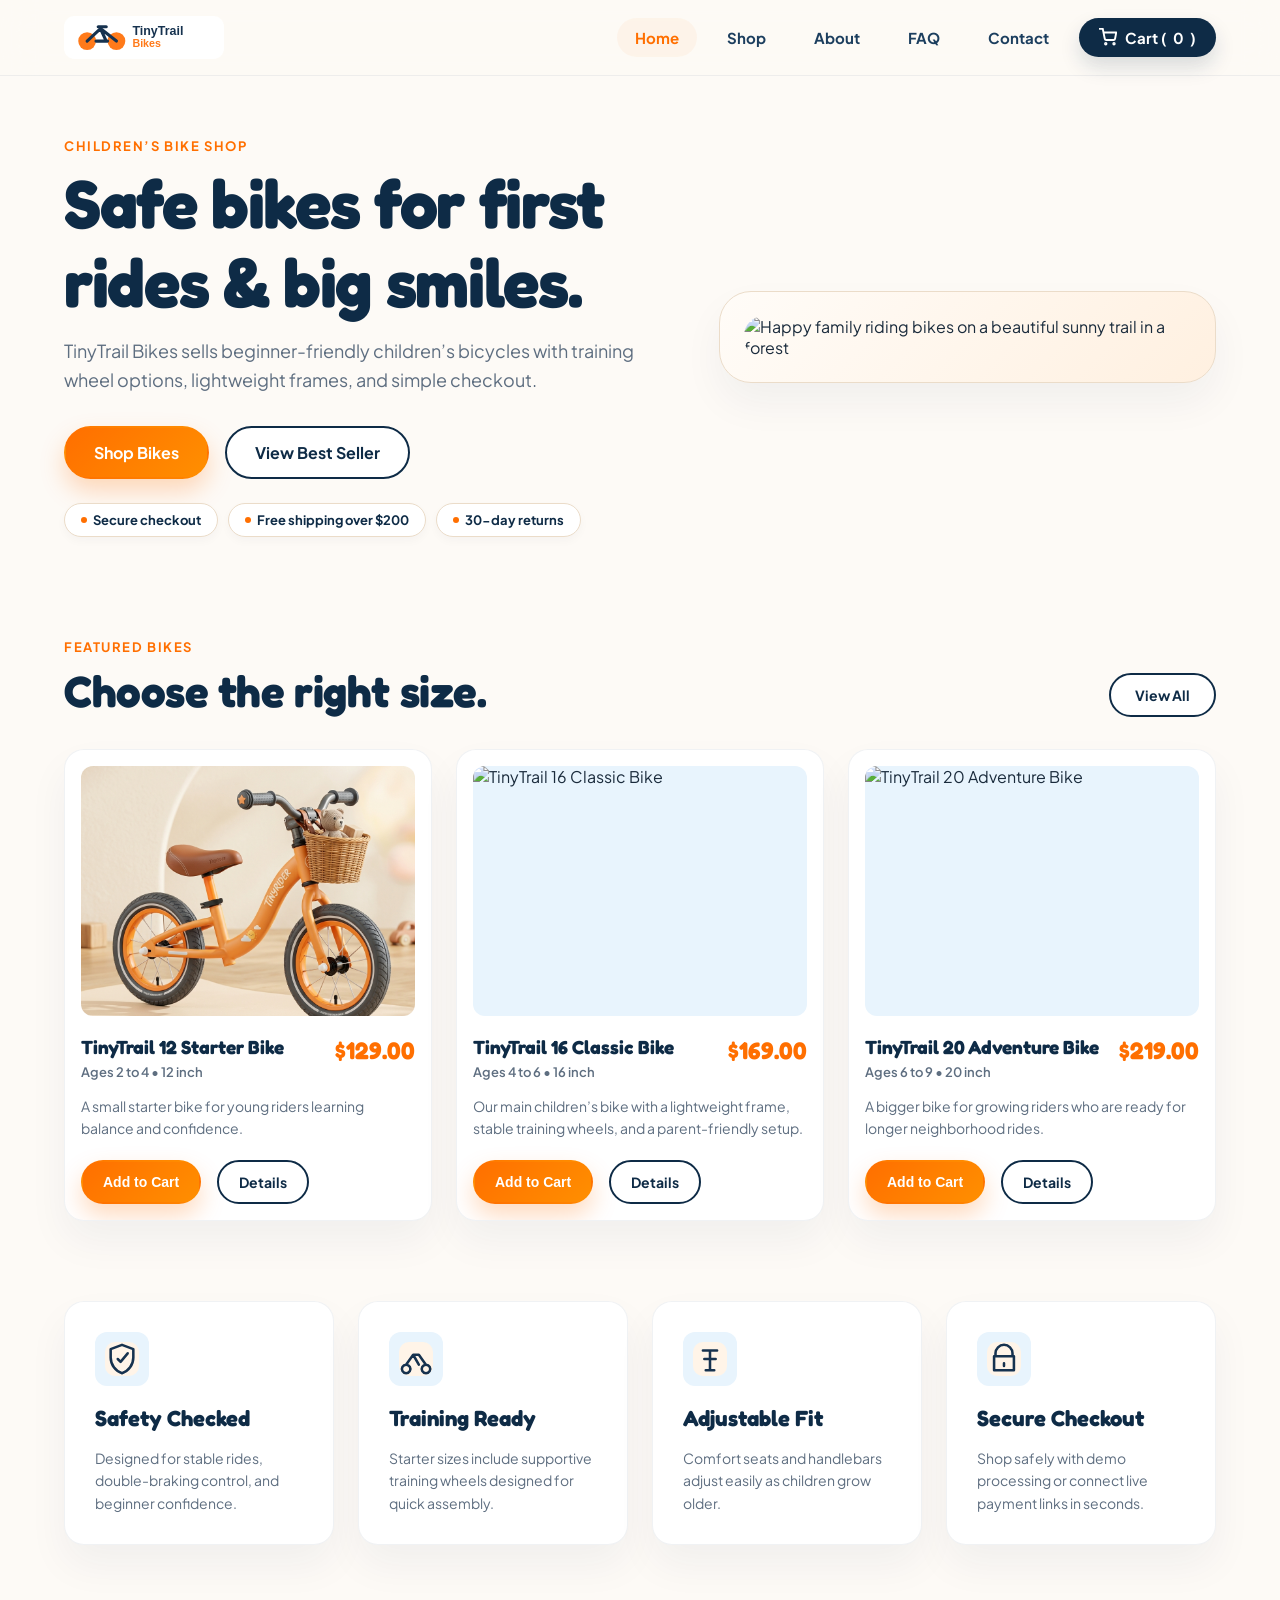
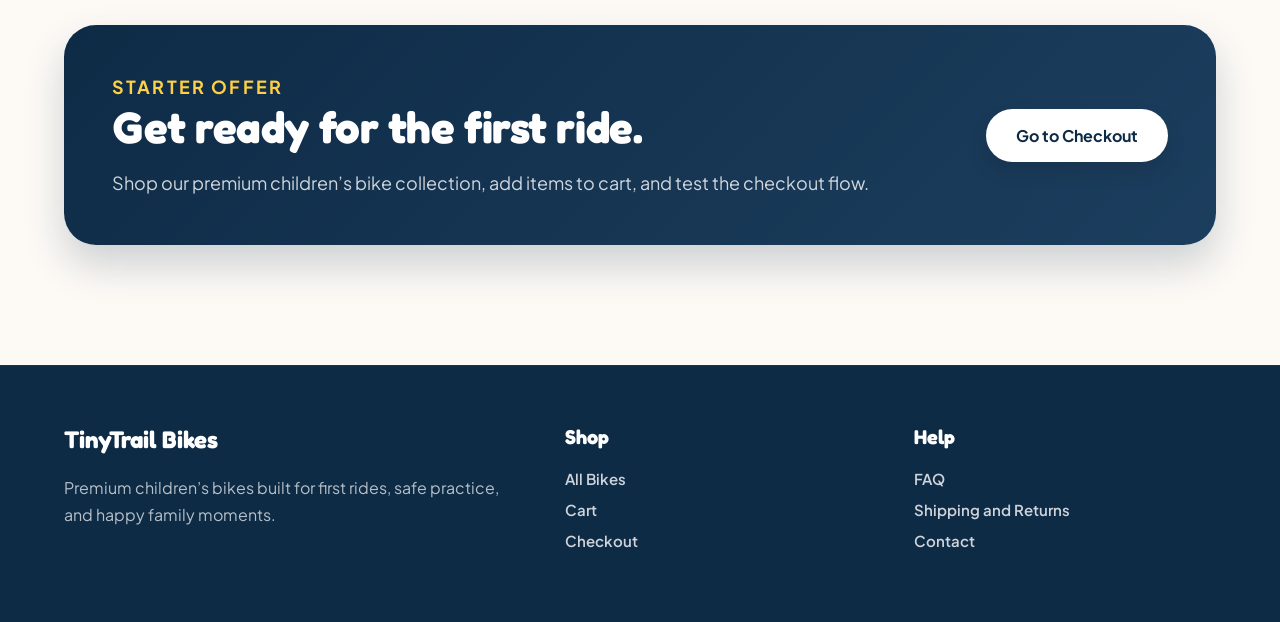
==== index.html @ 88ded9d9 "Add files via upload" ====
<!doctype html>
<html lang="en">
<head>
  <meta charset="utf-8">
  <meta name="viewport" content="width=device-width, initial-scale=1">
  <title>Home | TinyTrail Bikes</title>
  <meta name="description" content="TinyTrail Bikes sells premium, beginner-friendly children’s bicycles with safety check features and simple checkout.">
  <link rel="preconnect" href="https://fonts.googleapis.com">
  <link rel="preconnect" href="https://fonts.gstatic.com" crossorigin>
  <link rel="stylesheet" href="assets/css/style.css">
</head>
<body>
<header class="site-header">
  <nav class="navbar">
    <a class="logo" href="index.html" aria-label="TinyTrail Bikes home">
      <img src="assets/images/logo.svg" alt="TinyTrail Bikes">
    </a>
    <button class="menu-button" data-menu-button>Menu</button>
    <div class="navlinks" data-navlinks>
      <a href="index.html">Home</a>
      <a href="shop.html">Shop</a>
      <a href="about.html">About</a>
      <a href="faq.html">FAQ</a>
      <a href="contact.html">Contact</a>
      <a class="cart-link" href="cart.html">
        <svg width="18" height="18" viewBox="0 0 24 24" fill="none" stroke="currentColor" stroke-width="2.5" stroke-linecap="round" stroke-linejoin="round" style="margin-right:2px;"><circle cx="9" cy="21" r="1"></circle><circle cx="20" cy="21" r="1"></circle><path d="M1 1h4l2.68 13.39a2 2 0 0 0 2 1.61h9.72a2 2 0 0 0 2-1.61L23 6H6"></path></svg>
        Cart (<span data-cart-count>0</span>)
      </a>
    </div>
  </nav>
</header>
<main>
  <section class="container hero">
    <div class="hero-content scroll-reveal">
      <p class="eyebrow">Children’s Bike Shop</p>
      <h1>Safe bikes for first rides & big smiles.</h1>
      <p style="font-size: 18px; margin-bottom: 24px;">TinyTrail Bikes sells beginner-friendly children’s bicycles with training wheel options, lightweight frames, and simple checkout.</p>
      <div class="actions">
        <a class="button primary" href="shop.html">Shop Bikes</a>
        <a class="button secondary" href="product.html?id=tinytrail-16">View Best Seller</a>
      </div>
      <div class="badges">
        <span class="badge">Secure checkout</span>
        <span class="badge">Free shipping over $200</span>
        <span class="badge">30-day returns</span>
      </div>
    </div>
    <div class="hero-card scroll-reveal">
      <img src="assets/images/hero-lifestyle.png" alt="Happy family riding bikes on a beautiful sunny trail in a forest">
    </div>
  </section>

  <section class="container section">
    <div class="section-header scroll-reveal" style="display: flex; justify-content: space-between; align-items: flex-end; margin-bottom: 32px;">
      <div>
        <p class="eyebrow">Featured bikes</p>
        <h2 style="margin-bottom: 0;">Choose the right size.</h2>
      </div>
      <a class="button secondary" href="shop.html" style="min-height: 44px; padding: 10px 24px; font-size: 14px;">View All</a>
    </div>
    <div class="grid three" id="featured-products"></div>
  </section>

  <section class="container section">
    <div class="grid four">
      <div class="card icon-card scroll-reveal">
        <img src="assets/icons/safety.svg" alt="">
        <h3>Safety Checked</h3>
        <p style="margin-bottom: 0; font-size: 14px;">Designed for stable rides, double-braking control, and beginner confidence.</p>
      </div>
      <div class="card icon-card scroll-reveal">
        <img src="assets/icons/training-wheels.svg" alt="">
        <h3>Training Ready</h3>
        <p style="margin-bottom: 0; font-size: 14px;">Starter sizes include supportive training wheels designed for quick assembly.</p>
      </div>
      <div class="card icon-card scroll-reveal">
        <img src="assets/icons/adjustable-seat.svg" alt="">
        <h3>Adjustable Fit</h3>
        <p style="margin-bottom: 0; font-size: 14px;">Comfort seats and handlebars adjust easily as children grow older.</p>
      </div>
      <div class="card icon-card scroll-reveal">
        <img src="assets/icons/checkout.svg" alt="">
        <h3>Secure Checkout</h3>
        <p style="margin-bottom: 0; font-size: 14px;">Shop safely with demo processing or connect live payment links in seconds.</p>
      </div>
    </div>
  </section>

  <section class="container section">
    <div class="banner scroll-reveal">
      <div>
        <p class="eyebrow" style="color: var(--yellow);">Starter offer</p>
        <h2>Get ready for the first ride.</h2>
        <p>Shop our premium children’s bike collection, add items to cart, and test the checkout flow.</p>
      </div>
      <a class="button primary" href="checkout.html" style="background: white; color: var(--navy); box-shadow: 0 10px 20px rgba(0,0,0,0.1);">Go to Checkout</a>
    </div>
  </section>
</main>
<footer class="footer">
  <div class="container">
    <div>
      <h3 style="font-size: 24px;">TinyTrail Bikes</h3>
      <p>Premium children’s bikes built for first rides, safe practice, and happy family moments.</p>
    </div>
    <div>
      <h3>Shop</h3>
      <a href="shop.html">All Bikes</a>
      <a href="cart.html">Cart</a>
      <a href="checkout.html">Checkout</a>
    </div>
    <div>
      <h3>Help</h3>
      <a href="faq.html">FAQ</a>
      <a href="policies.html">Shipping and Returns</a>
      <a href="contact.html">Contact</a>
    </div>
  </div>
</footer>
<script src="assets/js/config.js"></script>
<script src="assets/js/products.js"></script>
<script src="assets/js/app.js"></script>
</body>
</html>
---- assets/css/style.css ----
@import url('https://fonts.googleapis.com/css2?family=Fredoka:wght@500;600;700&family=Plus+Jakarta+Sans:wght@400;500;600;700;800&display=swap');

:root {
  --navy: #0e2b46;
  --navy-light: #1c3e5e;
  --navy-rgb: 14, 43, 70;
  --orange: #ff6f00;
  --orange-hover: #e65c00;
  --orange-rgb: 255, 111, 0;
  --yellow: #ffd043;
  --cream: #fdfaf6;
  --sky: #e8f4fd;
  --green: #10b981;
  --text: #1a2b3c;
  --muted: #5e6e80;
  --line: #ebdcc9;
  --white: #ffffff;
  --white-glass: rgba(255, 255, 255, 0.75);
  --border-glass: rgba(14, 43, 70, 0.06);
  --shadow-premium: 0 20px 40px rgba(14, 43, 70, 0.05);
  --shadow-hover: 0 30px 60px rgba(14, 43, 70, 0.12);
  --radius-lg: 32px;
  --radius-md: 20px;
  --radius-sm: 12px;
  --radius-full: 999px;
  --transition: all 0.3s cubic-bezier(0.4, 0, 0.2, 1);
}

* {
  box-sizing: border-box;
  margin: 0;
  padding: 0;
}

/* Custom Scrollbar */
::-webkit-scrollbar {
  width: 10px;
}
::-webkit-scrollbar-track {
  background: var(--cream);
}
::-webkit-scrollbar-thumb {
  background: var(--line);
  border-radius: var(--radius-full);
  border: 2px solid var(--cream);
}
::-webkit-scrollbar-thumb:hover {
  background: var(--muted);
}

body {
  font-family: 'Plus Jakarta Sans', Arial, Helvetica, sans-serif;
  background: var(--cream);
  color: var(--text);
  overflow-x: hidden;
  -webkit-font-smoothing: antialiased;
}

a {
  color: inherit;
  text-decoration: none;
  transition: var(--transition);
}

img {
  max-width: 100%;
  height: auto;
  display: block;
}

/* Header & Navbar */
.site-header {
  position: sticky;
  top: 0;
  z-index: 100;
  background: rgba(253, 250, 246, 0.8);
  border-bottom: 1px solid var(--border-glass);
  backdrop-filter: blur(16px);
  -webkit-backdrop-filter: blur(16px);
  transition: var(--transition);
}

.navbar {
  max-width: 1200px;
  margin: 0 auto;
  padding: 16px 24px;
  display: flex;
  align-items: center;
  justify-content: space-between;
}

.logo {
  display: flex;
  align-items: center;
  font-weight: 900;
  color: var(--navy);
  transition: var(--transition);
}

.logo:hover {
  transform: scale(1.02);
}

.logo img {
  width: 160px;
  height: auto;
}

.navlinks {
  display: flex;
  gap: 12px;
  align-items: center;
}

.navlinks a {
  padding: 10px 18px;
  font-weight: 700;
  font-size: 15px;
  color: var(--navy-light);
  border-radius: var(--radius-full);
}

.navlinks a:hover {
  color: var(--orange);
  background: rgba(255, 111, 0, 0.05);
}

.cart-link {
  background: var(--navy);
  color: white !important;
  padding: 10px 20px !important;
  box-shadow: 0 10px 20px rgba(14, 43, 70, 0.15);
  display: inline-flex;
  align-items: center;
  gap: 6px;
}

.cart-link:hover {
  background: var(--orange) !important;
  transform: translateY(-2px);
  box-shadow: 0 10px 20px rgba(255, 111, 0, 0.25);
}

.menu-button {
  display: none;
  border: 0;
  background: var(--navy);
  color: white;
  border-radius: var(--radius-sm);
  padding: 12px 16px;
  font-weight: 700;
  cursor: pointer;
  box-shadow: 0 4px 12px rgba(14, 43, 70, 0.15);
}

/* Containers & Layouts */
.container {
  max-width: 1200px;
  margin: 0 auto;
  padding: 40px 24px;
}

/* Bento Grid */
.grid {
  display: grid;
  gap: 24px;
}

.grid.three {
  grid-template-columns: repeat(3, 1fr);
}

.grid.four {
  grid-template-columns: repeat(4, 1fr);
}

/* Glassmorphism Cards */
.card {
  background: var(--white-glass);
  border: 1px solid var(--border-glass);
  border-radius: var(--radius-md);
  padding: 30px;
  box-shadow: var(--shadow-premium);
  backdrop-filter: blur(10px);
  -webkit-backdrop-filter: blur(10px);
  transition: var(--transition);
  position: relative;
  overflow: hidden;
}

.card:hover {
  transform: translateY(-5px);
  box-shadow: var(--shadow-hover);
  border-color: rgba(255, 111, 0, 0.15);
}

/* Scroll Driven Animations */
@keyframes fadeInUp {
  from {
    opacity: 0;
    transform: translateY(40px);
  }
  to {
    opacity: 1;
    transform: translateY(0);
  }
}

.scroll-reveal {
  animation: fadeInUp both;
  animation-timeline: view();
  animation-range: entry 10% cover 30%;
}

@supports not (animation-timeline: view()) {
  /* Fallback for browsers that don't support scroll-driven animations */
  .scroll-reveal {
    animation: fadeInUp 0.8s cubic-bezier(0.4, 0, 0.2, 1) forwards;
  }
}

/* Typography */
h1, h2, h3 {
  font-family: 'Fredoka', sans-serif;
  color: var(--navy);
  line-height: 1.15;
  margin-bottom: 16px;
}

h1 {
  font-size: clamp(38px, 6vw, 68px);
  letter-spacing: -0.02em;
}

h2 {
  font-size: clamp(28px, 4vw, 44px);
  letter-spacing: -0.01em;
}

h3 {
  font-size: 22px;
}

p {
  color: var(--muted);
  line-height: 1.6;
  font-size: 16px;
  margin-bottom: 16px;
}

.eyebrow {
  color: var(--orange);
  font-weight: 700;
  letter-spacing: 0.12em;
  text-transform: uppercase;
  font-size: 13px;
  margin-bottom: 8px;
  display: block;
}

/* Hero Section */
.hero {
  display: grid;
  grid-template-columns: 1.1fr 0.9fr;
  gap: 48px;
  align-items: center;
  padding: 60px 24px;
}

.hero-content {
  max-width: 580px;
}

.hero-card {
  position: relative;
  background: linear-gradient(135deg, #fffcf8 0%, #fff0e0 100%);
  border: 1px solid var(--line);
  border-radius: var(--radius-lg);
  box-shadow: var(--shadow-premium);
  padding: 24px;
  display: flex;
  justify-content: center;
  align-items: center;
}

.hero-card img {
  border-radius: var(--radius-md);
  transition: transform 0.5s ease;
  width: 100%;
  object-fit: cover;
}

.hero-card:hover img {
  transform: scale(1.03);
}

.actions {
  display: flex;
  gap: 16px;
  flex-wrap: wrap;
  margin-top: 32px;
  align-items: center;
}

/* Buttons */
.button {
  display: inline-flex;
  align-items: center;
  justify-content: center;
  min-height: 52px;
  border-radius: var(--radius-full);
  padding: 14px 28px;
  font-weight: 700;
  font-size: 16px;
  cursor: pointer;
  transition: var(--transition);
  border: 2px solid transparent;
}

.button.primary {
  background: linear-gradient(135deg, var(--orange) 0%, #ff8f00 100%);
  color: white;
  box-shadow: 0 12px 24px rgba(255, 111, 0, 0.25);
}

.button.primary:hover {
  transform: translateY(-2px);
  box-shadow: 0 15px 30px rgba(255, 111, 0, 0.35);
}

.button.secondary {
  background: white;
  color: var(--navy);
  border-color: var(--navy);
}

.button.secondary:hover {
  background: var(--navy);
  color: white;
  transform: translateY(-2px);
  box-shadow: 0 10px 20px rgba(14, 43, 70, 0.15);
}

.button.dark {
  background: var(--navy);
  color: white;
  box-shadow: 0 10px 20px rgba(14, 43, 70, 0.15);
}

.button.dark:hover {
  background: var(--orange);
  color: white;
  transform: translateY(-2px);
  box-shadow: 0 12px 24px rgba(255, 111, 0, 0.25);
}

/* Badges */
.badges {
  display: flex;
  flex-wrap: wrap;
  gap: 10px;
  margin-top: 24px;
}

.badge {
  border-radius: var(--radius-full);
  background: white;
  border: 1px solid var(--line);
  color: var(--navy);
  padding: 8px 16px;
  font-weight: 700;
  font-size: 13px;
  display: inline-flex;
  align-items: center;
  gap: 6px;
  box-shadow: 0 4px 10px rgba(14, 43, 70, 0.03);
}

.badge::before {
  content: '';
  display: inline-block;
  width: 6px;
  height: 6px;
  background: var(--orange);
  border-radius: var(--radius-full);
}

/* Product Cards */
.product-card {
  padding: 16px;
  background: var(--white);
  border-radius: var(--radius-md);
  box-shadow: var(--shadow-premium);
}

.product-card .img-wrapper {
  overflow: hidden;
  border-radius: var(--radius-sm);
  background: var(--sky);
  aspect-ratio: 4 / 3;
  margin-bottom: 20px;
  position: relative;
}

.product-card img {
  width: 100%;
  height: 100%;
  object-fit: cover;
  transition: transform 0.5s ease;
}

.product-card:hover img {
  transform: scale(1.06);
}

.product-meta {
  display: flex;
  align-items: flex-start;
  justify-content: space-between;
  gap: 16px;
  margin-bottom: 12px;
}

.price {
  color: var(--orange);
  font-weight: 800;
  font-size: 24px;
  font-family: 'Fredoka', sans-serif;
}

.small {
  font-size: 13px;
  color: var(--muted);
  font-weight: 600;
}

.icon-card {
  display: flex;
  flex-direction: column;
  align-items: flex-start;
  background: var(--white);
}

.icon-card img {
  width: 54px;
  height: 54px;
  margin-bottom: 20px;
  padding: 10px;
  background: var(--sky);
  border-radius: var(--radius-sm);
}

/* Offer Banner */
.banner {
  background: linear-gradient(135deg, var(--navy) 0%, var(--navy-light) 100%);
  color: white;
  border-radius: var(--radius-lg);
  padding: 48px;
  display: grid;
  grid-template-columns: 1fr auto;
  gap: 32px;
  align-items: center;
  box-shadow: 0 20px 40px rgba(14, 43, 70, 0.2);
}

.banner h2 {
  color: white;
}
.banner p {
  color: rgba(255, 255, 255, 0.8);
  margin-bottom: 0;
  font-size: 18px;
}

/* Page Title & Breadcrumb Header */
.page-title {
  padding: 60px 24px 20px;
  text-align: center;
  background: radial-gradient(circle at top, #fff3e5 0%, transparent 70%);
}

.page-title h1 {
  margin-top: 10px;
}

/* Shop Layout */
.shop-layout {
  display: grid;
  grid-template-columns: 280px 1fr;
  gap: 32px;
}

.filter-box {
  position: sticky;
  top: 98px;
  align-self: start;
  background: var(--white-glass);
}

.filter-box h3 {
  border-bottom: 2px solid var(--line);
  padding-bottom: 12px;
  margin-bottom: 16px;
}

.size-guide-item {
  display: flex;
  justify-content: space-between;
  padding: 12px 0;
  border-bottom: 1px dashed var(--line);
  font-size: 15px;
}

.size-guide-item:last-child {
  border-bottom: 0;
}

/* Form Styles & Floating Labels */
.input-group {
  position: relative;
  margin-bottom: 20px;
  width: 100%;
}

.input-group label {
  position: absolute;
  left: 16px;
  top: 18px;
  color: var(--muted);
  font-size: 15px;
  transition: var(--transition);
  pointer-events: none;
  transform-origin: left top;
}

.input-group input,
.input-group select,
.input-group textarea {
  width: 100%;
  border: 2px solid var(--line);
  border-radius: var(--radius-sm);
  padding: 24px 16px 8px;
  font: inherit;
  background: white;
  color: var(--text);
  outline: none;
  transition: var(--transition);
}

.input-group textarea {
  min-height: 120px;
  resize: vertical;
}

.input-group input:focus,
.input-group select:focus,
.input-group textarea:focus {
  border-color: var(--orange);
  box-shadow: 0 0 0 4px rgba(255, 111, 0, 0.1);
}

/* Floating Label Animation */
.input-group input:focus ~ label,
.input-group input:not(:placeholder-shown) ~ label,
.input-group select:focus ~ label,
.input-group select:valid ~ label,
.input-group textarea:focus ~ label,
.input-group textarea:not(:placeholder-shown) ~ label {
  transform: translateY(-10px) scale(0.8);
  color: var(--orange);
  font-weight: 700;
}

.form-grid {
  display: grid;
  grid-template-columns: 1fr 1fr;
  gap: 16px;
}

.form-grid .full {
  grid-column: 1 / -1;
}

/* Cart Page Styles */
.cart-row {
  display: grid;
  grid-template-columns: 100px 2fr 1.2fr;
  gap: 24px;
  align-items: center;
  border-bottom: 1px solid var(--line);
  padding: 20px 0;
}

.cart-row:last-child {
  border-bottom: 0;
}

.cart-row img {
  width: 100px;
  height: 75px;
  object-fit: cover;
  border-radius: var(--radius-sm);
  background: var(--sky);
}

.qty {
  display: inline-flex;
  align-items: center;
  gap: 14px;
  background: var(--cream);
  border-radius: var(--radius-full);
  padding: 6px 12px;
  border: 1px solid var(--line);
  margin-top: 10px;
}

.qty button {
  width: 28px;
  height: 28px;
  border: 0;
  border-radius: var(--radius-full);
  background: white;
  color: var(--navy);
  font-weight: 800;
  font-size: 16px;
  cursor: pointer;
  box-shadow: 0 2px 6px rgba(0,0,0,0.05);
  display: flex;
  align-items: center;
  justify-content: center;
  transition: var(--transition);
}

.qty button:hover {
  background: var(--orange);
  color: white;
  transform: scale(1.05);
}

.cart-actions {
  text-align: right;
}

.cart-actions strong {
  font-size: 18px;
  color: var(--navy);
}

/* Summary Box */
.summary {
  display: grid;
  gap: 12px;
}

.summary-row {
  display: flex;
  justify-content: space-between;
  border-bottom: 1px dashed var(--line);
  padding: 12px 0;
  font-size: 16px;
}

.summary-row:last-child {
  border-bottom: 0;
}

.summary-row.total {
  font-size: 24px;
  font-weight: 800;
  color: var(--navy);
  font-family: 'Fredoka', sans-serif;
  border-bottom: 0;
  padding-top: 18px;
}

.notice {
  border-left: 4px solid var(--orange);
  background: #fffcf8;
  padding: 16px 20px;
  border-radius: var(--radius-sm);
  color: var(--navy);
  font-weight: 500;
  font-size: 15px;
  line-height: 1.5;
  box-shadow: inset 0 0 10px rgba(0,0,0,0.01);
}

/* FAQ Accordion Styles */
.faq-list {
  display: flex;
  flex-direction: column;
  gap: 16px;
}

.faq-item {
  border: 1px solid var(--line);
  border-radius: var(--radius-md);
  background: var(--white-glass);
  margin-bottom: 0;
  overflow: hidden;
  transition: var(--transition);
  box-shadow: var(--shadow-premium);
}

.faq-item:hover {
  border-color: rgba(255, 111, 0, 0.15);
  box-shadow: var(--shadow-hover);
}

.faq-question {
  padding: 24px;
  font-family: 'Fredoka', sans-serif;
  font-size: 18px;
  font-weight: 600;
  color: var(--navy);
  cursor: pointer;
  display: flex;
  justify-content: space-between;
  align-items: center;
  user-select: none;
}

.faq-answer {
  max-height: 0;
  overflow: hidden;
  transition: max-height 0.3s cubic-bezier(0.4, 0, 0.2, 1), padding 0.3s ease;
  padding: 0 24px;
  color: var(--muted);
  font-size: 15px;
  line-height: 1.6;
}

.faq-item.open {
  border-color: var(--orange);
}

.faq-item.open .faq-answer {
  max-height: 200px;
  padding-bottom: 24px;
}

.faq-question::after {
  content: '+';
  font-size: 24px;
  color: var(--orange);
  transition: transform 0.3s ease;
}

.faq-item.open .faq-question::after {
  transform: rotate(45deg);
}

/* Product Detail Custom Specs */
.detail-grid {
  display: grid;
  grid-template-columns: 1fr 1fr;
  gap: 40px;
  align-items: start;
}

.features-list {
  list-style: none;
  margin: 20px 0;
}

.features-list li {
  position: relative;
  padding-left: 28px;
  margin-bottom: 12px;
  font-size: 16px;
  color: var(--text);
  font-weight: 500;
}

.features-list li::before {
  content: '✓';
  position: absolute;
  left: 0;
  top: 0;
  color: var(--green);
  font-weight: 900;
  font-size: 18px;
}

/* Footer styling */
.footer {
  background: var(--navy);
  color: white;
  margin-top: 80px;
  border-top: 1px solid rgba(255,255,255,0.05);
}

.footer .container {
  display: grid;
  grid-template-columns: 1.5fr 1fr 1fr;
  gap: 48px;
  padding: 60px 24px;
}

.footer h3 {
  color: white;
  font-size: 20px;
  margin-bottom: 20px;
}

.footer p {
  color: rgba(255, 255, 255, 0.7);
  line-height: 1.7;
}

.footer a {
  color: rgba(255, 255, 255, 0.8);
  display: block;
  margin: 12px 0;
  font-size: 15px;
  font-weight: 600;
}

.footer a:hover {
  color: var(--orange);
  transform: translateX(4px);
}

.hidden {
  display: none !important;
}

/* Responsive Media Queries */
@media (max-width: 990px) {
  .hero {
    grid-template-columns: 1fr;
    text-align: center;
    gap: 36px;
  }
  .hero-content {
    max-width: 100%;
  }
  .actions {
    justify-content: center;
  }
  .shop-layout {
    grid-template-columns: 1fr;
  }
  .filter-box {
    position: static;
  }
  .detail-grid {
    grid-template-columns: 1fr;
    gap: 30px;
  }
  .banner {
    grid-template-columns: 1fr;
    text-align: center;
    padding: 36px;
  }
  .banner .button {
    margin: 0 auto;
  }
}

@media (max-width: 768px) {
  .navbar {
    padding: 16px 20px;
  }
  .menu-button {
    display: inline-block;
  }
  .navlinks {
    display: none;
    position: absolute;
    left: 20px;
    right: 20px;
    top: 80px;
    background: white;
    border: 1px solid var(--line);
    border-radius: var(--radius-md);
    padding: 24px;
    box-shadow: var(--shadow-hover);
    flex-direction: column;
    align-items: stretch;
    z-index: 101;
    gap: 8px;
  }
  .navlinks.open {
    display: flex;
  }
  .navlinks a {
    text-align: center;
    padding: 14px;
    border-radius: var(--radius-sm);
  }
  .cart-link {
    justify-content: center;
  }
  .grid.three,
  .grid.four {
    grid-template-columns: 1fr;
  }
  .cart-row {
    grid-template-columns: 80px 1fr;
    gap: 16px;
  }
  .cart-row .cart-actions {
    grid-column: 1 / -1;
    text-align: left;
    display: flex;
    justify-content: space-between;
    align-items: center;
    margin-top: 10px;
    padding-top: 10px;
    border-top: 1px dashed var(--line);
  }
  .footer .container {
    grid-template-columns: 1fr;
    gap: 32px;
  }
}
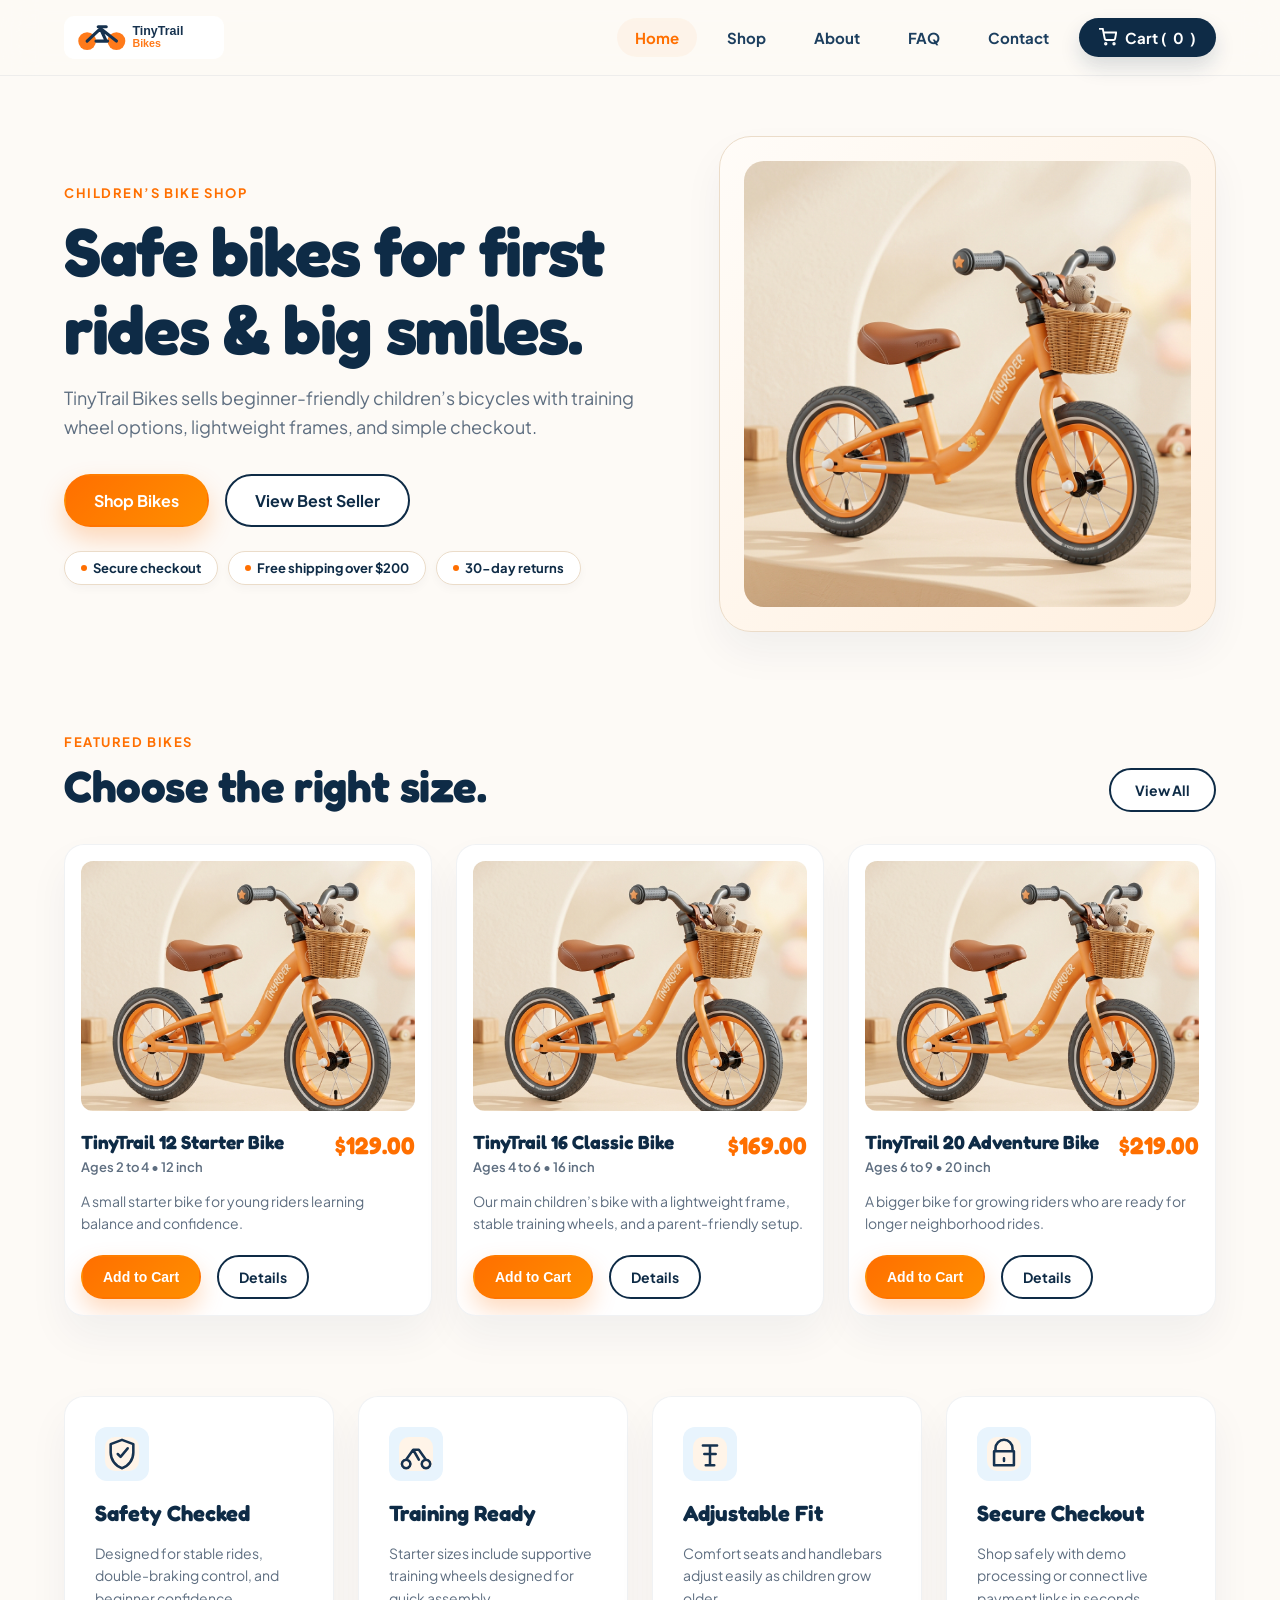
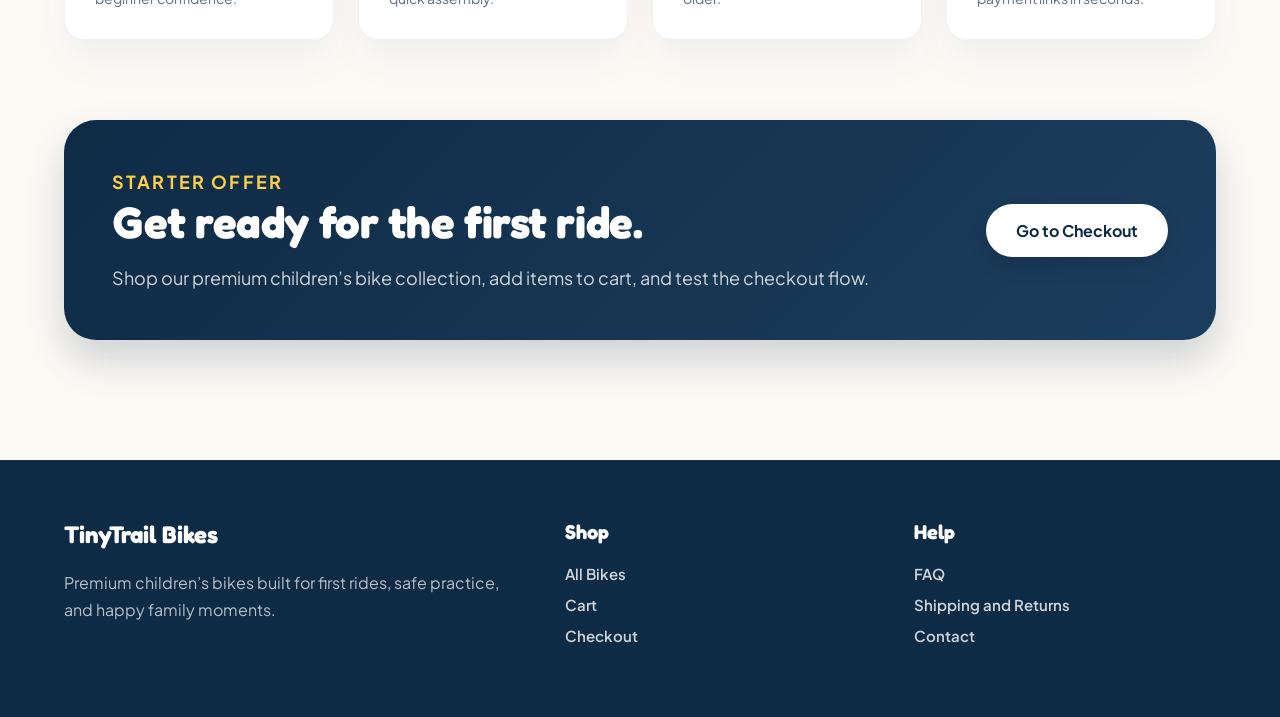
==== commit 4c226cdb: "Fix broken homepage image card" ====
--- a/index.html
+++ b/index.html
@@ -46,7 +46,7 @@
       </div>
     </div>
     <div class="hero-card scroll-reveal">
-      <img src="assets/images/hero-lifestyle.png" alt="Happy family riding bikes on a beautiful sunny trail in a forest">
+      <img src="assets/images/bike-12.png" alt="TinyTrail children’s bike">
     </div>
   </section>
 
